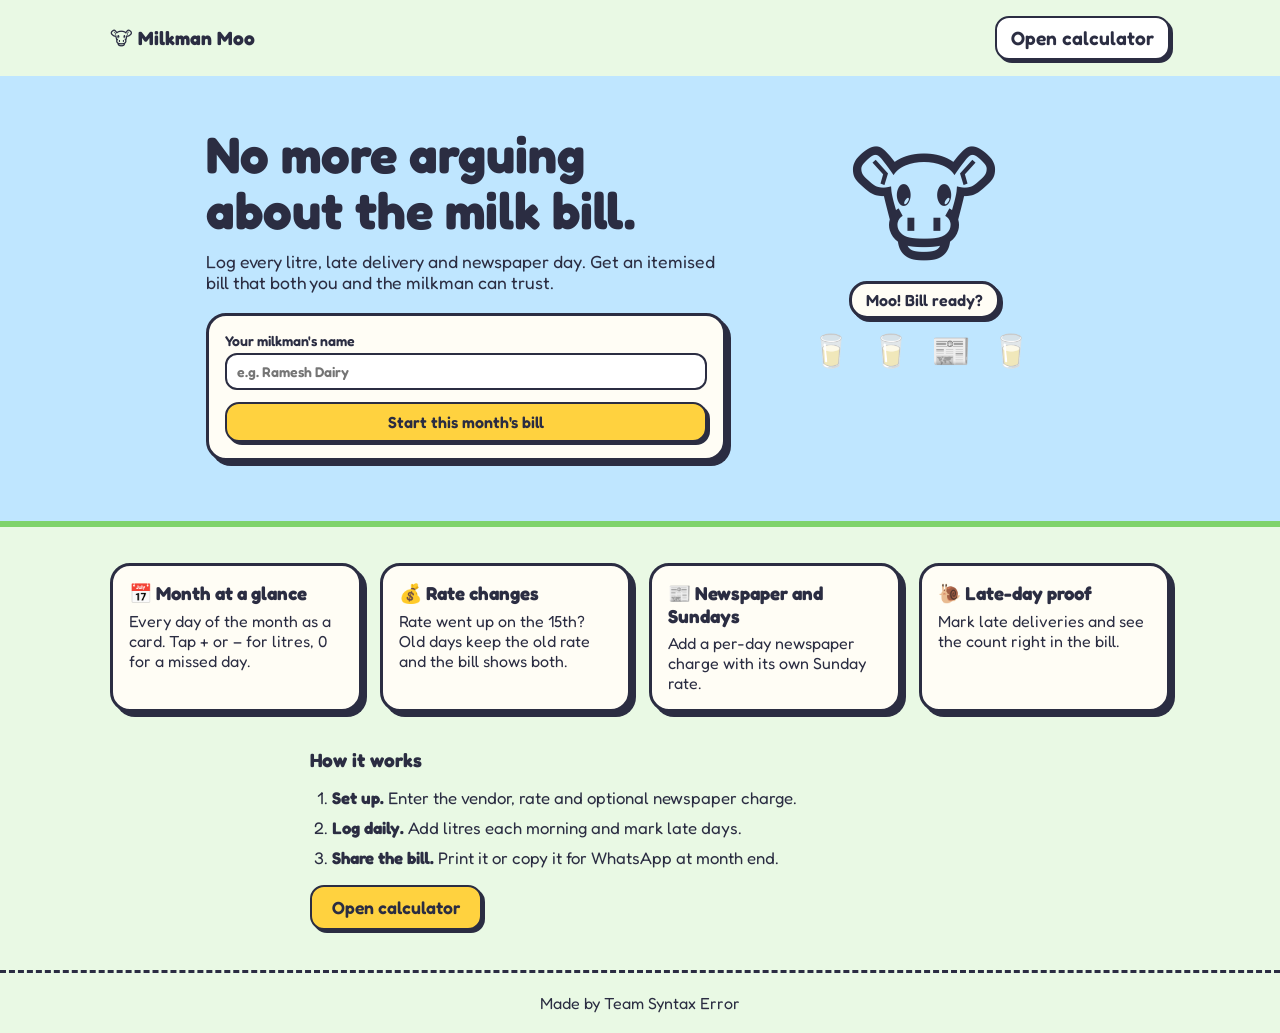
==== index.html @ 5333dde2 "Initial project setup" ====
<!DOCTYPE html>
<html lang="en" data-theme="light">
<head>
<meta charset="UTF-8">
<meta name="viewport" content="width=device-width, initial-scale=1">
<title>Milkman Moo - No more milk bill arguments</title>
<link href="https://fonts.googleapis.com/css2?family=Fredoka:wght@400;600;700&display=swap" rel="stylesheet">
<link rel="stylesheet" href="css/style.css">
<link rel="stylesheet" href="css/home.css">
</head>
<body class="home">
<nav class="top">
  <strong>🐮 Milkman Moo</strong>
  <a class="btnlink" href="calculator.html">Open calculator</a>
</nav>

<section class="hero">
  <div class="copy">
    <h1>No more arguing about the milk bill.</h1>
    <p>Log every litre, late delivery and newspaper day. Get an itemised bill that both you and the milkman can trust.</p>
    <form id="go" class="card start">
      <label>Your milkman's name
        <input id="v" placeholder="e.g. Ramesh Dairy" autocomplete="off">
      </label>
      <button type="submit">Start this month's bill</button>
    </form>
  </div>
  <div class="art" aria-hidden="true">
    <div class="bigcow">🐮</div>
    <div class="bubble">Moo! Bill ready?</div>
    <div class="shelf">🥛 🥛 📰 🥛</div>
  </div>
</section>

<section class="feats">
  <article class="card"><h3>📅 Month at a glance</h3><p>Every day of the month as a card. Tap + or − for litres, 0 for a missed day.</p></article>
  <article class="card"><h3>💰 Rate changes</h3><p>Rate went up on the 15th? Old days keep the old rate and the bill shows both.</p></article>
  <article class="card"><h3>📰 Newspaper and Sundays</h3><p>Add a per-day newspaper charge with its own Sunday rate.</p></article>
  <article class="card"><h3>🐌 Late-day proof</h3><p>Mark late deliveries and see the count right in the bill.</p></article>
</section>

<section class="steps">
  <h2>How it works</h2>
  <ol>
    <li><b>Set up.</b> Enter the vendor, rate and optional newspaper charge.</li>
    <li><b>Log daily.</b> Add litres each morning and mark late days.</li>
    <li><b>Share the bill.</b> Print it or copy it for WhatsApp at month end.</li>
  </ol>
  <a class="btnlink big" href="calculator.html">Open calculator</a>
</section>

<footer>Made by Team Syntax Error</footer>

<script>
const K = 'milkman-moo';
const read = () => { try { return JSON.parse(localStorage.getItem(K) || '{}'); } catch (e) { return {}; } };
const s = read();
if (s.theme) document.documentElement.dataset.theme = s.theme;
if (s.vendor) document.getElementById('v').value = s.vendor;
document.getElementById('go').addEventListener('submit', e => {
  e.preventDefault();
  try { const d = read(); d.vendor = document.getElementById('v').value.trim(); localStorage.setItem(K, JSON.stringify(d)); } catch (x) {}
  location.href = 'calculator.html';
});
</script>
</body>
</html>
---- css/style.css ----
:root{--page:#e9f9e4;--sky:#bfe6ff;--grass:#7fd36b;--card:#fffdf5;--field:#fff;--ink:#2b2d42;--sun:#ffd23f;--pink:#ff8fab;--ok:#d4f5cc;--miss:#ffd6d6;--late:#f08c00;--paperbg:#fff3c4;--sunbg:#e8f4ff}
[data-theme=dark]{--page:#14172b;--sky:#232a55;--grass:#3e8f3a;--card:#1e2240;--field:#2a2f55;--ink:#f3f1e7;--ok:#24472a;--miss:#5a2630;--paperbg:#3b3520;--sunbg:#26335a}
*{box-sizing:border-box}
body{margin:0;font-family:'Fredoka',system-ui,sans-serif;color:var(--ink);background:var(--page)}
header{position:relative;overflow:hidden;background:var(--sky);border-bottom:6px solid var(--grass);padding:14px 20px 36px}
.hin{max-width:1240px;margin:0 auto;display:flex;align-items:center;gap:14px;flex-wrap:wrap;position:relative;z-index:1}
h1{margin:0;font-size:2rem}h2{margin:0 0 8px;font-size:1.2rem}header p{margin:0}
.cow{font-size:3.2rem;animation:wob 2.4s ease-in-out infinite}
.mn{margin-left:auto;display:flex;align-items:center;gap:8px}
#monthLabel{min-width:140px;text-align:center;font-size:1.15rem}
.bike{position:absolute;left:100%;bottom:2px;font-size:2rem;animation:ride 14s linear infinite}
@keyframes wob{50%{transform:rotate(-8deg) scale(1.08)}}
@keyframes ride{to{transform:translateX(-120vw)}}
main{max-width:1240px;margin:18px auto;padding:0 16px;display:grid;gap:18px;align-items:start}
aside{display:grid;gap:16px;order:-1}
.card{background:var(--card);border:3px solid var(--ink);border-radius:20px;box-shadow:5px 5px 0 var(--ink);padding:16px}
label{display:grid;gap:4px;font-weight:600;font-size:.88rem}
input{font:inherit;color:var(--ink);padding:8px 10px;border:2.5px solid var(--ink);border-radius:12px;background:var(--field);width:100%}
input:focus-visible,button:focus-visible{outline:3px solid var(--pink);outline-offset:2px}
button{font:inherit;font-weight:600;color:#2b2d42;padding:8px 14px;border:2.5px solid var(--ink);border-radius:14px;background:var(--sun);cursor:pointer;box-shadow:3px 3px 0 var(--ink);transition:transform .1s}
button:active{transform:translate(2px,2px);box-shadow:1px 1px 0 var(--ink)}
button.ghost{background:var(--field);color:var(--ink)}
.settings{display:grid;grid-template-columns:1fr 1fr;gap:10px}
.settings h2,.wide{grid-column:1/-1}
.paper{display:grid;grid-template-columns:1fr 1fr;gap:10px;background:var(--paperbg);border-radius:14px;padding:10px}
.chk{display:flex;align-items:center;gap:8px;grid-column:1/-1}.chk input{width:22px;height:22px}
.btns{display:flex;flex-wrap:wrap;gap:10px;align-items:end;margin-top:14px}
.inl{width:90px}
.legend{display:flex;flex-wrap:wrap;gap:6px 16px;font-size:.85rem;margin-bottom:12px}
.dot{display:inline-block;width:14px;height:14px;border-radius:50%;border:2px solid var(--ink);margin-right:5px;vertical-align:-2px;background:var(--field)}
.dot.ok{background:var(--ok)}.dot.miss{background:var(--miss)}.dot.late{background:var(--field);border-color:var(--late)}
.cal{display:grid;grid-template-columns:repeat(auto-fill,minmax(130px,1fr));gap:8px}
.wd{display:none}
.day{background:var(--field);border:2.5px solid var(--ink);border-radius:14px;padding:6px;display:grid;gap:5px}
.day.sun{background:var(--sunbg)}
.day.ok{background:var(--ok)}.day.miss{background:var(--miss)}
.day.late{border-color:var(--late);box-shadow:inset 0 0 0 2px var(--late)}
.day.today{outline:3px dashed var(--pink);outline-offset:2px}
.dh{display:flex;justify-content:space-between;align-items:baseline;font-size:.8rem}.dn{font-size:1.2rem;font-weight:700}
.st{display:grid;grid-template-columns:26px 1fr 26px;gap:3px}
.st button{padding:0;height:30px;box-shadow:none;border-radius:10px;font-size:1.1rem}
.st input{padding:4px;text-align:center;border-radius:10px;-moz-appearance:textfield}
.st input::-webkit-inner-spin-button{display:none}
.tg{display:flex;gap:6px}
.tg .t{flex:1;padding:2px;box-shadow:none;border-radius:10px;background:var(--card);opacity:.55;font-size:.95rem}
.tg .t.on{opacity:1;background:var(--sun)}
.tg .t[data-a=late].on{background:#ffcf99}
body:not(.paperOn) .tp{display:none}
.bill{display:grid;grid-template-columns:84px 1fr;gap:6px 16px}
.glass{width:80px;height:130px;border:4px solid var(--ink);border-top:none;border-radius:0 0 24px 24px;overflow:hidden;display:flex;align-items:flex-end;background:#dff0ff}
#milk{width:100%;height:0;background:#fff;border-top:5px solid #bcdcf5;transition:height .6s cubic-bezier(.3,1.5,.5,1)}
dl{display:grid;grid-template-columns:1fr auto;gap:3px 12px;margin:0 0 10px;font-size:.92rem}
dd{margin:0;font-weight:700;text-align:right}
.lines{border-top:2px dashed var(--ink);padding-top:8px}
.big{font-size:1.3rem;border-top:3px double var(--ink);padding-top:5px}
.stats{grid-column:1/-1}
.bill .receipt{display:contents}
.bill h2{grid-column:2}.bill .stats{grid-column:1/-1}.bill .lines,.bill dl{grid-column:1/-1}
#toast{margin:0;font-weight:600;font-size:.9rem}
.pop{animation:pop .4s}
@keyframes pop{50%{transform:scale(1.25)}}
.cf{position:fixed;top:-40px;font-size:1.6rem;z-index:9;animation:fall 2.4s linear forwards}
@keyframes fall{to{transform:translateY(115vh) rotate(360deg)}}
@media(min-width:1100px){
 main{grid-template-columns:1fr 380px}
 aside{order:0;position:sticky;top:12px}
 .cal{grid-template-columns:repeat(7,1fr)}
 .wd{display:block;text-align:center;font-size:.85rem}
 .day.first{grid-column-start:var(--c)}
 .dw{display:none}
}
@media(prefers-reduced-motion:reduce){*{animation:none!important;transition:none!important}}
@media print{body{background:#fff}header,.noprint,.settings,.cal{display:none!important}main{display:block}aside{position:static}.card{box-shadow:none}}
.btnlink{font-weight:600;padding:8px 14px;border:2.5px solid var(--ink);border-radius:14px;background:var(--field);color:var(--ink);text-decoration:none;box-shadow:3px 3px 0 var(--ink)}
---- css/home.css ----
.home{background:var(--page)}
.top{max-width:1100px;margin:0 auto;padding:16px 20px;display:flex;justify-content:space-between;align-items:center;font-size:1.2rem}
.hero{background:var(--sky);border-bottom:6px solid var(--grass);padding:30px 20px 50px}
.hero>div{max-width:520px}
.hero{display:grid;grid-template-columns:1fr;gap:28px;justify-content:center}
.copy h1{font-size:2.6rem;line-height:1.1;margin:0 0 12px}
.copy p{font-size:1.1rem;margin:0 0 20px}
.start{display:grid;gap:12px}
.art{position:relative;text-align:center;justify-self:center;min-width:240px}
.bigcow{font-size:8rem;animation:wob 2.6s ease-in-out infinite}
.bubble{display:inline-block;background:var(--card);border:3px solid var(--ink);border-radius:18px;padding:6px 14px;font-weight:600;box-shadow:3px 3px 0 var(--ink)}
.shelf{font-size:2rem;margin-top:12px;letter-spacing:6px}
.feats{max-width:1100px;margin:36px auto;padding:0 20px;display:grid;grid-template-columns:repeat(auto-fit,minmax(230px,1fr));gap:18px}
.feats h3{margin:0 0 6px}.feats p{margin:0}
.steps{max-width:700px;margin:0 auto 40px;padding:0 20px}
.steps ol{padding-left:22px;display:grid;gap:10px;font-size:1.05rem}
.btnlink.big{display:inline-block;font-size:1.1rem;background:var(--sun);color:#2b2d42;padding:10px 20px}
footer{text-align:center;padding:20px;border-top:3px dashed var(--ink)}
@media(min-width:860px){
  .hero{grid-template-columns:minmax(0,540px) minmax(0,300px);padding:50px 20px 60px}
  .copy h1{font-size:3.2rem}
}
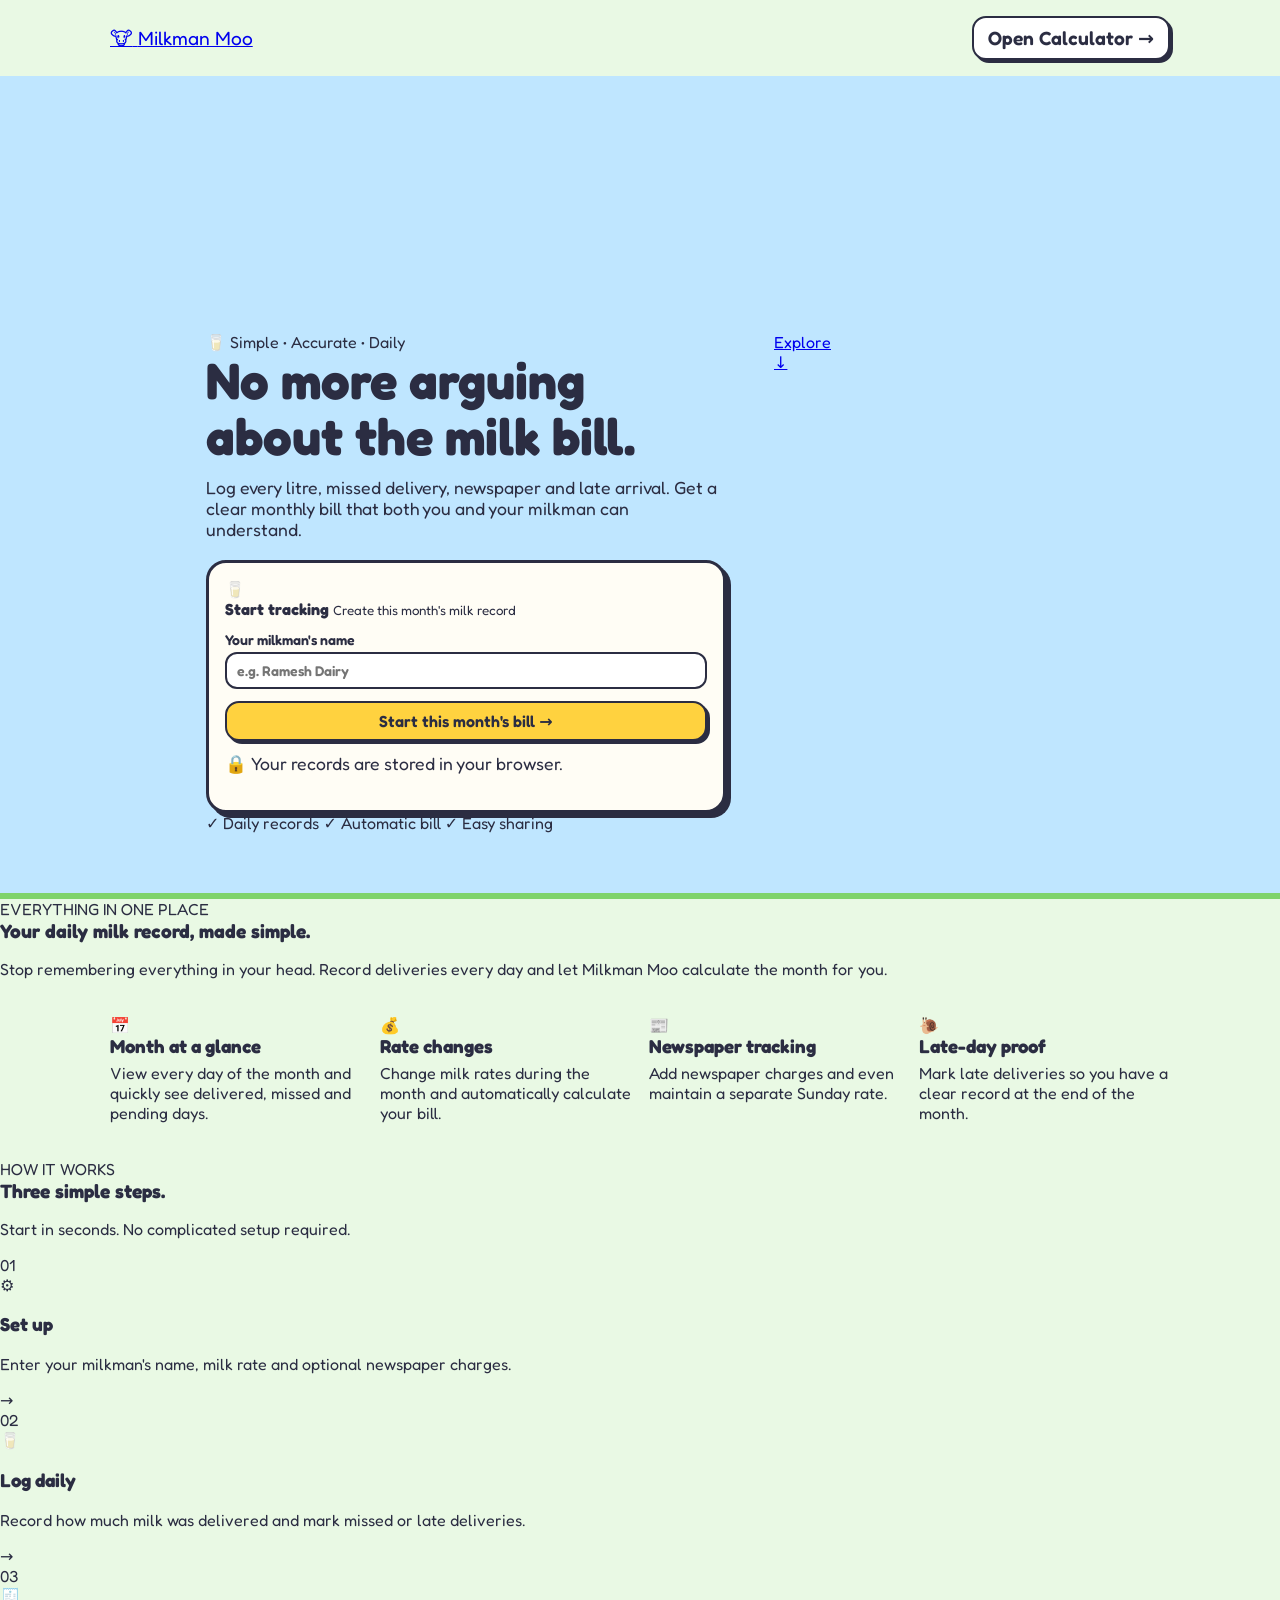
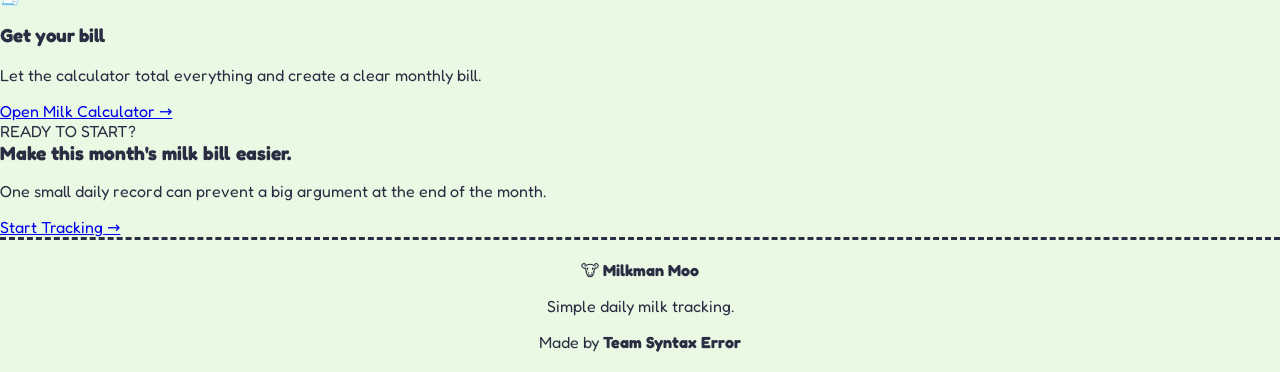
==== commit 5c3117a4: "Add files via upload" ====
--- a/index.html
+++ b/index.html
@@ -1,67 +1,820 @@
 <!DOCTYPE html>
 <html lang="en" data-theme="light">
+
 <head>
-<meta charset="UTF-8">
-<meta name="viewport" content="width=device-width, initial-scale=1">
-<title>Milkman Moo - No more milk bill arguments</title>
-<link href="https://fonts.googleapis.com/css2?family=Fredoka:wght@400;600;700&display=swap" rel="stylesheet">
-<link rel="stylesheet" href="css/style.css">
-<link rel="stylesheet" href="css/home.css">
+    <meta charset="UTF-8">
+
+    <meta
+        name="viewport"
+        content="width=device-width, initial-scale=1"
+    >
+
+    <meta
+        name="description"
+        content="Milkman Moo helps you track daily milk, newspapers, late deliveries and monthly bills."
+    >
+
+    <title>Milkman Moo - No More Milk Bill Arguments</title>
+
+    <!-- Google Font -->
+    <link
+        href="https://fonts.googleapis.com/css2?family=Fredoka:wght@400;500;600;700&display=swap"
+        rel="stylesheet"
+    >
+
+    <!-- Main CSS -->
+    <link rel="stylesheet" href="css/style.css">
+
+    <!-- Homepage CSS -->
+    <link rel="stylesheet" href="css/home.css">
 </head>
+
+
 <body class="home">
-<nav class="top">
-  <strong>🐮 Milkman Moo</strong>
-  <a class="btnlink" href="calculator.html">Open calculator</a>
-</nav>
-
-<section class="hero">
-  <div class="copy">
-    <h1>No more arguing about the milk bill.</h1>
-    <p>Log every litre, late delivery and newspaper day. Get an itemised bill that both you and the milkman can trust.</p>
-    <form id="go" class="card start">
-      <label>Your milkman's name
-        <input id="v" placeholder="e.g. Ramesh Dairy" autocomplete="off">
-      </label>
-      <button type="submit">Start this month's bill</button>
-    </form>
-  </div>
-  <div class="art" aria-hidden="true">
-    <div class="bigcow">🐮</div>
-    <div class="bubble">Moo! Bill ready?</div>
-    <div class="shelf">🥛 🥛 📰 🥛</div>
-  </div>
-</section>
-
-<section class="feats">
-  <article class="card"><h3>📅 Month at a glance</h3><p>Every day of the month as a card. Tap + or − for litres, 0 for a missed day.</p></article>
-  <article class="card"><h3>💰 Rate changes</h3><p>Rate went up on the 15th? Old days keep the old rate and the bill shows both.</p></article>
-  <article class="card"><h3>📰 Newspaper and Sundays</h3><p>Add a per-day newspaper charge with its own Sunday rate.</p></article>
-  <article class="card"><h3>🐌 Late-day proof</h3><p>Mark late deliveries and see the count right in the bill.</p></article>
-</section>
-
-<section class="steps">
-  <h2>How it works</h2>
-  <ol>
-    <li><b>Set up.</b> Enter the vendor, rate and optional newspaper charge.</li>
-    <li><b>Log daily.</b> Add litres each morning and mark late days.</li>
-    <li><b>Share the bill.</b> Print it or copy it for WhatsApp at month end.</li>
-  </ol>
-  <a class="btnlink big" href="calculator.html">Open calculator</a>
-</section>
-
-<footer>Made by Team Syntax Error</footer>
-
-<script>
-const K = 'milkman-moo';
-const read = () => { try { return JSON.parse(localStorage.getItem(K) || '{}'); } catch (e) { return {}; } };
-const s = read();
-if (s.theme) document.documentElement.dataset.theme = s.theme;
-if (s.vendor) document.getElementById('v').value = s.vendor;
-document.getElementById('go').addEventListener('submit', e => {
-  e.preventDefault();
-  try { const d = read(); d.vendor = document.getElementById('v').value.trim(); localStorage.setItem(K, JSON.stringify(d)); } catch (x) {}
-  location.href = 'calculator.html';
-});
-</script>
+
+    <!-- ========================================= -->
+    <!-- NAVBAR -->
+    <!-- ========================================= -->
+
+    <nav class="top">
+
+        <a href="index.html" class="brand">
+            <span class="brand-icon">🐮</span>
+            <span>Milkman Moo</span>
+        </a>
+
+        <a
+            class="btnlink navbar-button"
+            href="calculator.html"
+        >
+            Open Calculator →
+        </a>
+
+    </nav>
+
+
+
+    <!-- ========================================= -->
+    <!-- HERO SECTION WITH BACKGROUND VIDEO -->
+    <!-- ========================================= -->
+
+    <section class="hero">
+
+
+        <!-- BACKGROUND VIDEO -->
+
+       <video
+    class="hero-video"
+    autoplay
+    muted
+    loop
+    playsinline
+    preload="auto"
+>
+
+    <source
+        src="assets/videos/milkman-bg.mp4"
+        type="video/mp4"
+    >
+
+</video>
+
+
+        <!-- DARK OVERLAY -->
+
+        <div class="hero-overlay"></div>
+
+
+
+        <!-- OPTIONAL DECORATION -->
+
+        <div class="hero-glow hero-glow-one"></div>
+
+        <div class="hero-glow hero-glow-two"></div>
+
+
+
+        <!-- HERO CONTENT -->
+
+        <div class="hero-inner">
+
+            <div class="copy hero-content">
+
+
+                <!-- Small badge -->
+
+                <div class="hero-badge">
+
+                    <span>🥛</span>
+
+                    <span>Simple • Accurate • Daily</span>
+
+                </div>
+
+
+
+                <!-- Heading -->
+
+                <h1>
+
+                    No more arguing
+                    about the
+
+                    <span class="highlight">
+                        milk bill.
+                    </span>
+
+                </h1>
+
+
+
+                <!-- Description -->
+
+                <p class="hero-description">
+
+                    Log every litre, missed delivery,
+                    newspaper and late arrival.
+
+                    Get a clear monthly bill that both
+                    you and your milkman can understand.
+
+                </p>
+
+
+
+                <!-- START FORM -->
+
+                <form
+                    id="go"
+                    class="card start"
+                >
+
+
+                    <div class="form-heading">
+
+                        <span class="form-icon">
+                            🥛
+                        </span>
+
+                        <div>
+
+                            <strong>
+                                Start tracking
+                            </strong>
+
+                            <small>
+                                Create this month's milk record
+                            </small>
+
+                        </div>
+
+                    </div>
+
+
+
+                    <label for="v">
+
+                        Your milkman's name
+
+                        <input
+                            id="v"
+                            type="text"
+                            placeholder="e.g. Ramesh Dairy"
+                            autocomplete="off"
+                            maxlength="60"
+                        >
+
+                    </label>
+
+
+
+                    <button
+                        type="submit"
+                        class="start-button"
+                    >
+
+                        Start this month's bill
+
+                        <span>
+                            →
+                        </span>
+
+                    </button>
+
+
+                    <p class="privacy-note">
+
+                        🔒 Your records are stored
+                        in your browser.
+
+                    </p>
+
+
+                </form>
+
+
+
+                <!-- Trust points -->
+
+                <div class="hero-points">
+
+                    <span>
+                        ✓ Daily records
+                    </span>
+
+                    <span>
+                        ✓ Automatic bill
+                    </span>
+
+                    <span>
+                        ✓ Easy sharing
+                    </span>
+
+                </div>
+
+
+            </div>
+
+        </div>
+
+
+
+        <!-- Scroll indicator -->
+
+        <a
+            href="#features"
+            class="scroll-down"
+            aria-label="Scroll to features"
+        >
+
+            <span>
+                Explore
+            </span>
+
+            <div class="scroll-arrow">
+                ↓
+            </div>
+
+        </a>
+
+
+    </section>
+
+
+
+    <!-- ========================================= -->
+    <!-- FEATURES SECTION -->
+    <!-- ========================================= -->
+
+    <section
+        class="features-section"
+        id="features"
+    >
+
+
+        <div class="section-heading">
+
+            <span class="section-tag">
+                EVERYTHING IN ONE PLACE
+            </span>
+
+            <h2>
+                Your daily milk record,
+                made simple.
+            </h2>
+
+            <p>
+                Stop remembering everything in your head.
+                Record deliveries every day and let
+                Milkman Moo calculate the month for you.
+            </p>
+
+        </div>
+
+
+
+        <div class="feats">
+
+
+            <!-- Feature 1 -->
+
+            <article class="feature-card">
+
+                <div class="feature-icon">
+                    📅
+                </div>
+
+                <h3>
+                    Month at a glance
+                </h3>
+
+                <p>
+                    View every day of the month and quickly
+                    see delivered, missed and pending days.
+                </p>
+
+            </article>
+
+
+
+            <!-- Feature 2 -->
+
+            <article class="feature-card">
+
+                <div class="feature-icon">
+                    💰
+                </div>
+
+                <h3>
+                    Rate changes
+                </h3>
+
+                <p>
+                    Change milk rates during the month
+                    and automatically calculate your bill.
+                </p>
+
+            </article>
+
+
+
+            <!-- Feature 3 -->
+
+            <article class="feature-card">
+
+                <div class="feature-icon">
+                    📰
+                </div>
+
+                <h3>
+                    Newspaper tracking
+                </h3>
+
+                <p>
+                    Add newspaper charges and even
+                    maintain a separate Sunday rate.
+                </p>
+
+            </article>
+
+
+
+            <!-- Feature 4 -->
+
+            <article class="feature-card">
+
+                <div class="feature-icon">
+                    🐌
+                </div>
+
+                <h3>
+                    Late-day proof
+                </h3>
+
+                <p>
+                    Mark late deliveries so you have
+                    a clear record at the end of the month.
+                </p>
+
+            </article>
+
+
+        </div>
+
+
+    </section>
+
+
+
+    <!-- ========================================= -->
+    <!-- HOW IT WORKS SECTION -->
+    <!-- ========================================= -->
+
+    <section class="how-section">
+
+
+        <div class="section-heading">
+
+            <span class="section-tag">
+                HOW IT WORKS
+            </span>
+
+            <h2>
+                Three simple steps.
+            </h2>
+
+            <p>
+                Start in seconds.
+                No complicated setup required.
+            </p>
+
+        </div>
+
+
+
+        <div class="steps-grid">
+
+
+            <!-- Step 1 -->
+
+            <div class="step-card">
+
+                <div class="step-number">
+                    01
+                </div>
+
+                <div class="step-icon">
+                    ⚙️
+                </div>
+
+                <h3>
+                    Set up
+                </h3>
+
+                <p>
+                    Enter your milkman's name,
+                    milk rate and optional
+                    newspaper charges.
+                </p>
+
+            </div>
+
+
+
+            <!-- Step 2 -->
+
+            <div class="step-arrow">
+                →
+            </div>
+
+
+
+            <!-- Step 2 -->
+
+            <div class="step-card">
+
+                <div class="step-number">
+                    02
+                </div>
+
+                <div class="step-icon">
+                    🥛
+                </div>
+
+                <h3>
+                    Log daily
+                </h3>
+
+                <p>
+                    Record how much milk was delivered
+                    and mark missed or late deliveries.
+                </p>
+
+            </div>
+
+
+
+            <!-- Arrow -->
+
+            <div class="step-arrow">
+                →
+            </div>
+
+
+
+            <!-- Step 3 -->
+
+            <div class="step-card">
+
+                <div class="step-number">
+                    03
+                </div>
+
+                <div class="step-icon">
+                    🧾
+                </div>
+
+                <h3>
+                    Get your bill
+                </h3>
+
+                <p>
+                    Let the calculator total everything
+                    and create a clear monthly bill.
+                </p>
+
+            </div>
+
+
+        </div>
+
+
+
+        <div class="how-button-wrap">
+
+            <a
+                class="main-cta"
+                href="calculator.html"
+            >
+
+                Open Milk Calculator
+
+                <span>
+                    →
+                </span>
+
+            </a>
+
+        </div>
+
+
+    </section>
+
+
+
+    <!-- ========================================= -->
+    <!-- FINAL CALL TO ACTION -->
+    <!-- ========================================= -->
+
+    <section class="bottom-cta">
+
+
+        <div class="bottom-cta-inner">
+
+
+            <div>
+
+                <span class="section-tag light-tag">
+                    READY TO START?
+                </span>
+
+                <h2>
+                    Make this month's
+                    milk bill easier.
+                </h2>
+
+                <p>
+                    One small daily record can prevent
+                    a big argument at the end of the month.
+                </p>
+
+            </div>
+
+
+
+            <a
+                href="calculator.html"
+                class="bottom-button"
+            >
+
+                Start Tracking
+
+                <span>
+                    →
+                </span>
+
+            </a>
+
+
+        </div>
+
+
+    </section>
+
+
+
+    <!-- ========================================= -->
+    <!-- FOOTER -->
+    <!-- ========================================= -->
+
+    <footer class="home-footer">
+
+
+        <div class="footer-inner">
+
+
+            <div class="footer-brand">
+
+                <strong>
+                    🐮 Milkman Moo
+                </strong>
+
+                <p>
+                    Simple daily milk tracking.
+                </p>
+
+            </div>
+
+
+
+            <div class="footer-credit">
+
+                Made by
+                <strong>
+                    Team Syntax Error
+                </strong>
+
+            </div>
+
+
+        </div>
+
+
+    </footer>
+
+
+
+    <!-- ========================================= -->
+    <!-- JAVASCRIPT -->
+    <!-- ========================================= -->
+
+    <script>
+
+        /*
+        ==============================================
+        LOCAL STORAGE
+        ==============================================
+        */
+
+        const K = 'milkman-moo';
+
+
+        function readData() {
+
+            try {
+
+                return JSON.parse(
+                    localStorage.getItem(K) || '{}'
+                );
+
+            }
+
+            catch (error) {
+
+                console.error(
+                    'Unable to read saved data:',
+                    error
+                );
+
+                return {};
+
+            }
+
+        }
+
+
+
+        /*
+        ==============================================
+        LOAD EXISTING SETTINGS
+        ==============================================
+        */
+
+        const savedData = readData();
+
+
+        if (savedData.theme) {
+
+            document.documentElement.dataset.theme =
+                savedData.theme;
+
+        }
+
+
+        if (savedData.vendor) {
+
+            document.getElementById('v').value =
+                savedData.vendor;
+
+        }
+
+
+
+        /*
+        ==============================================
+        START BUTTON
+        ==============================================
+        */
+
+        document
+            .getElementById('go')
+            .addEventListener(
+                'submit',
+                function (event) {
+
+                    event.preventDefault();
+
+
+                    const vendorInput =
+                        document.getElementById('v');
+
+
+                    const vendorName =
+                        vendorInput.value.trim();
+
+
+                    /*
+                    If no name is entered,
+                    highlight the input.
+                    */
+
+                    if (!vendorName) {
+
+                        vendorInput.focus();
+
+                        vendorInput.classList.add(
+                            'input-error'
+                        );
+
+
+                        setTimeout(
+                            function () {
+
+                                vendorInput.classList.remove(
+                                    'input-error'
+                                );
+
+                            },
+                            1400
+                        );
+
+
+                        return;
+
+                    }
+
+
+
+                    /*
+                    Save vendor name.
+                    */
+
+                    try {
+
+                        const data = readData();
+
+                        data.vendor = vendorName;
+
+                        localStorage.setItem(
+                            K,
+                            JSON.stringify(data)
+                        );
+
+                    }
+
+                    catch (error) {
+
+                        console.error(
+                            'Unable to save vendor:',
+                            error
+                        );
+
+                    }
+
+
+
+                    /*
+                    Open calculator page.
+                    */
+
+                    window.location.href =
+                        'calculator.html';
+
+                }
+            );
+
+
+
+        /*
+        ==============================================
+        VIDEO FALLBACK
+        ==============================================
+        */
+
+        const backgroundVideo =
+            document.querySelector('.hero-video');
+
+
+        if (backgroundVideo) {
+
+            backgroundVideo.addEventListener(
+                'error',
+                function () {
+
+                    document
+                        .querySelector('.hero')
+                        .classList.add(
+                            'video-failed'
+                        );
+
+                }
+            );
+
+        }
+
+    </script>
+
+
 </body>
-</html>
+
+</html>
